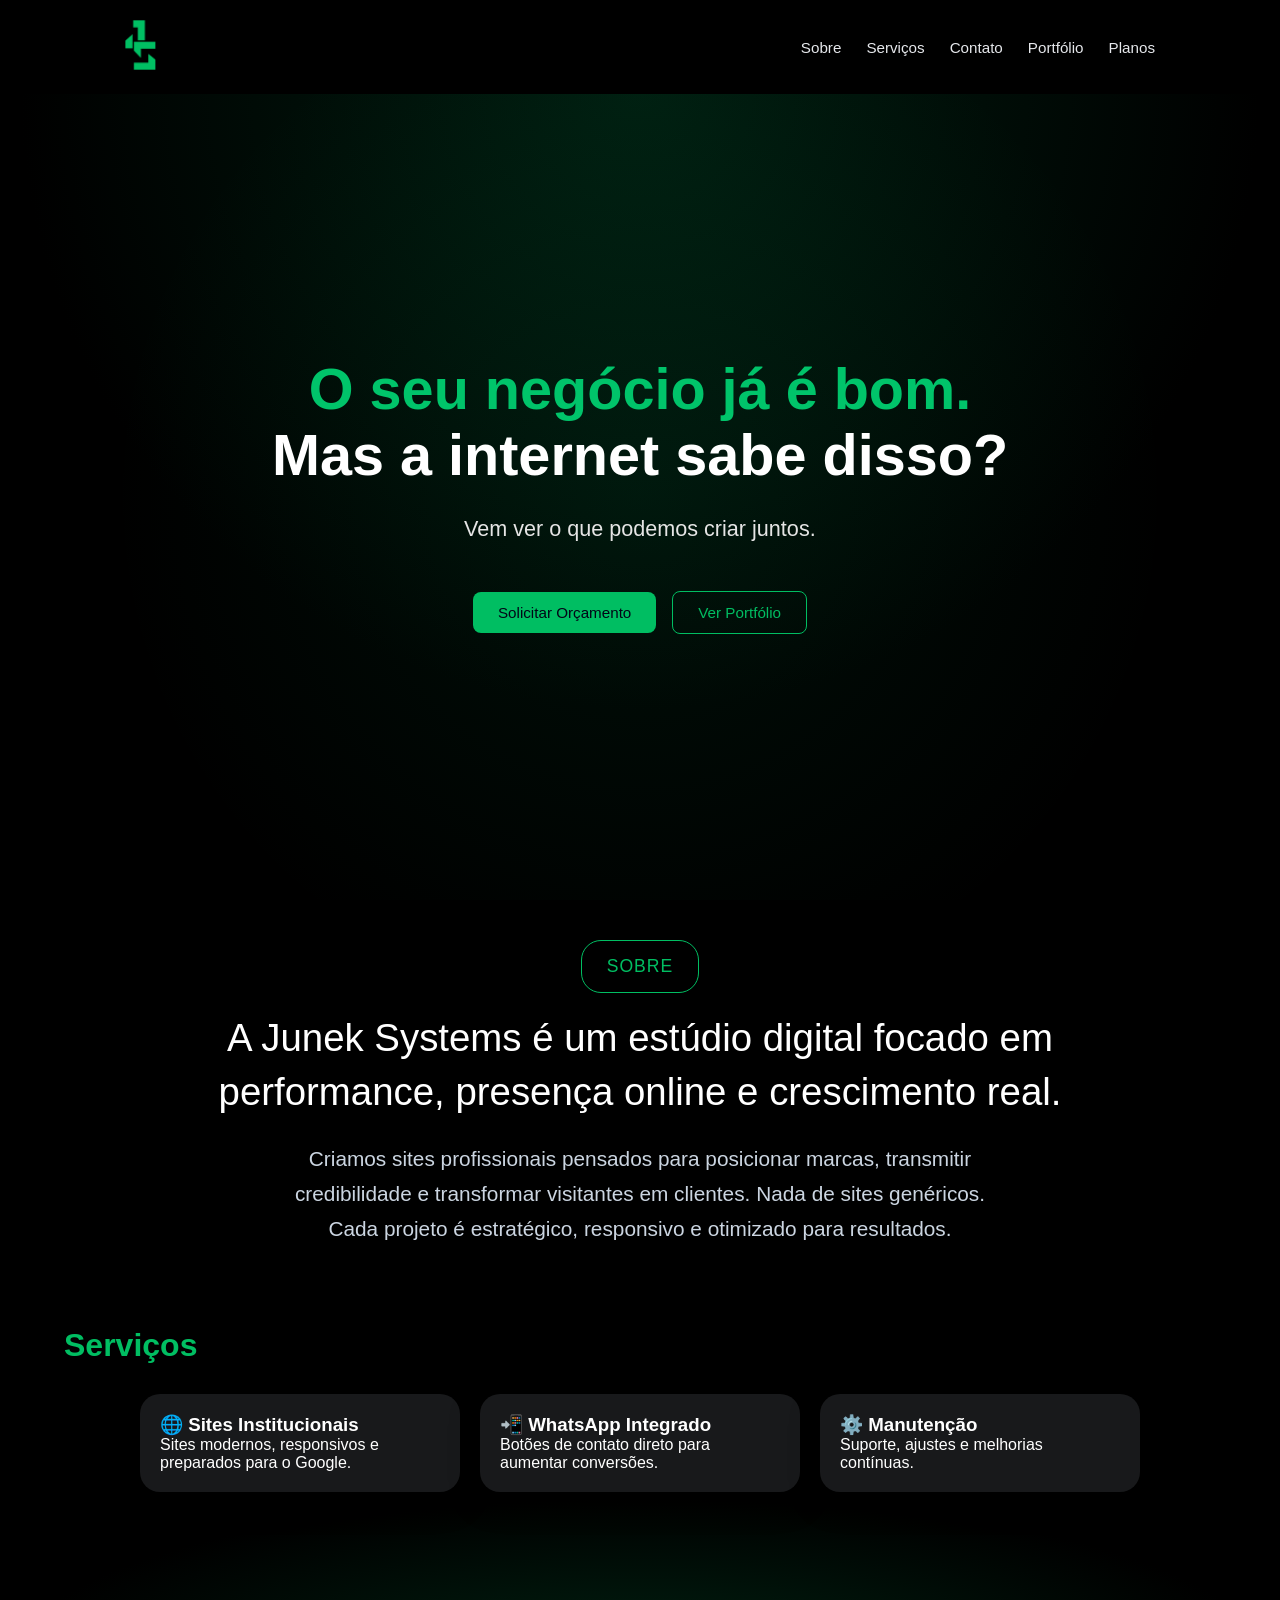
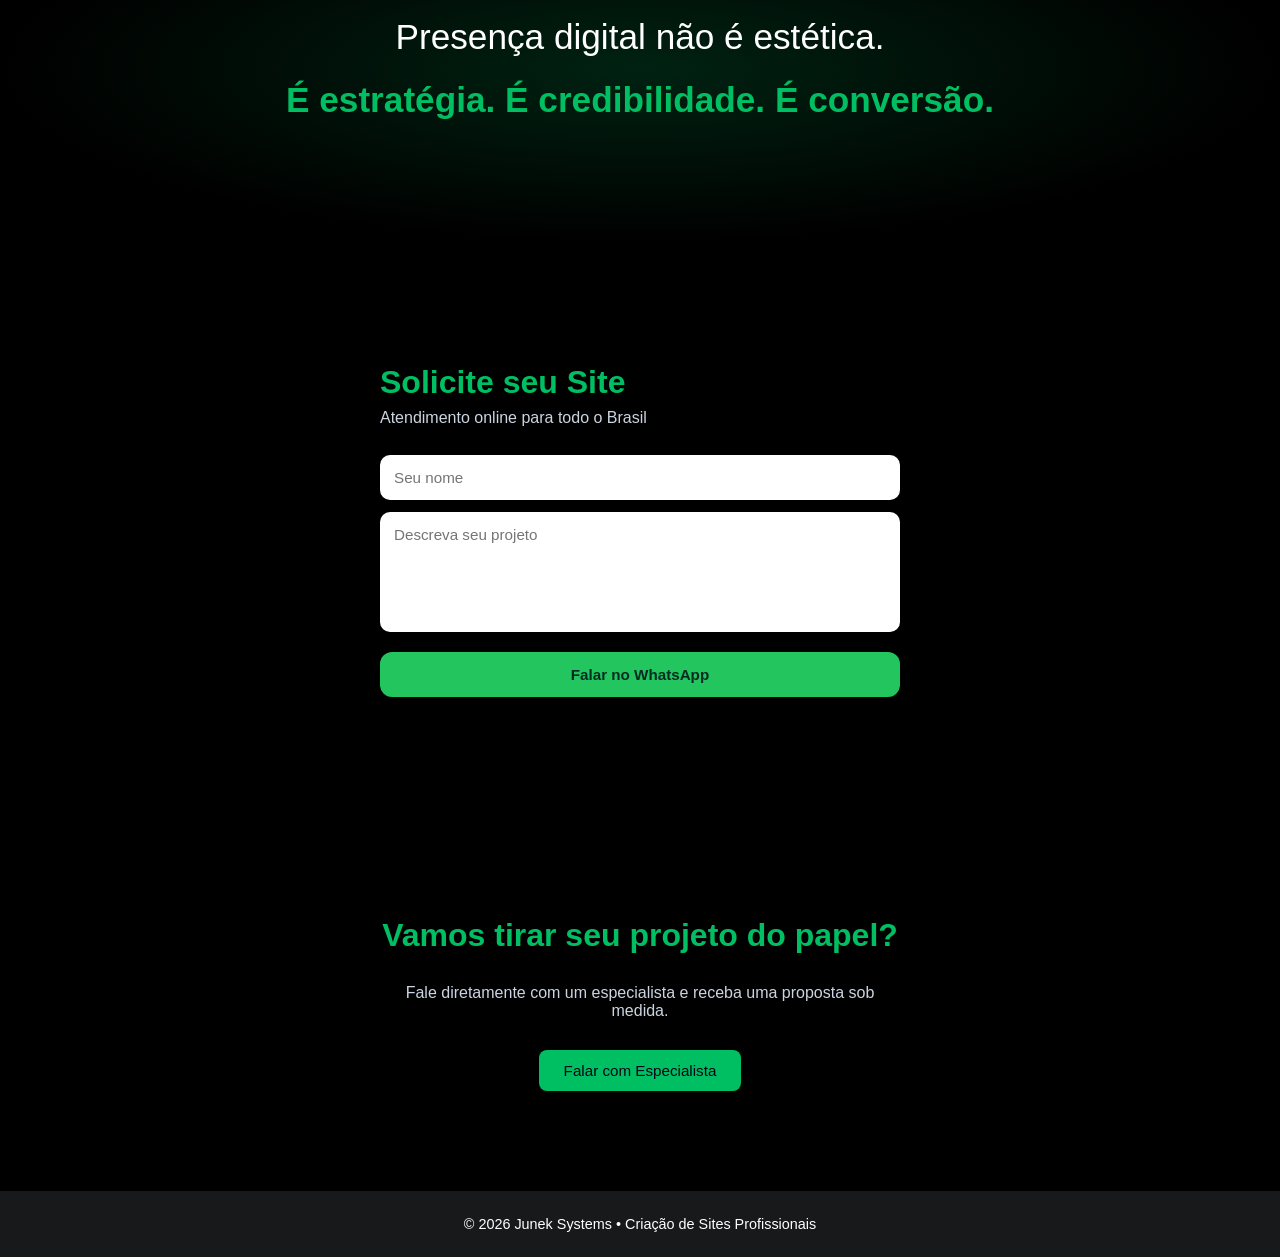
==== index.html @ 783e1612 "Add files via upload" ====
<!DOCTYPE html>
<html lang="pt-BR">
<head>
    <meta charset="UTF-8">
    <title>Junek Systems | Criação de Sites Profissionais</title>

    <!-- SEO -->
    <meta name="description" content="Criação de sites profissionais, modernos e integrados ao WhatsApp. Atendimento online para todo o Brasil.">
    <meta name="keywords" content="criação de sites, sites profissionais, desenvolvedor web, site para empresas">
    <meta name="author" content="Junek Systems">

    <meta name="viewport" content="width=device-width, initial-scale=1.0">

    <link rel="stylesheet" href="style.css">
</head>
<body>

<header id="topo">
    <nav class="container">
        <a href="index.html" class="logo">
            <img src="imgs/logoleo.png" alt="Junek Systems">
        </a>

        <div class="menu">
            <a href="#sobre">Sobre</a>
            <a href="#servicos">Serviços</a>
            <a href="#contato">Contato</a>
            <a href="portfolio.html">Portfólio</a>
            <a href="planos.html">Planos</a>
        </div>
    </nav>

<div class="hero-novo">

    <div class="hero-overlay"></div>

    <div class="hero-conteudo container">
            <h2 class="hero-titulo">
                <span class="linha animate delay-0 verde">O seu negócio já é bom.</span><br>
                <span class="linha animate delay-2">Mas a internet sabe disso?</span>
            </h2>

                <p class="hero-subtitulo animate delay-4">
                 Vem ver o que podemos criar juntos.
                </p>

            <div class="hero-botoes animate delay-4">
                <button class="btn-primario" onclick="scrollPara('contato')">
                    Solicitar Orçamento
                </button>

                <a href="portfolio.html" class="btn-secundario">
                Ver Portfólio
                </a>
            </div>

        </div>
    </div>

</div>

</header>

<section id="sobre" class="sobre-apresentacao">
    <div class="sobre-apresentacao-container animate">
        <span class="sobre-tag">Sobre</span>

        <h2>
            A Junek Systems é um estúdio digital focado em performance,
            presença online e crescimento real.
        </h2>

        <p>
            Criamos sites profissionais pensados para posicionar marcas,
            transmitir credibilidade e transformar visitantes em clientes.
            Nada de sites genéricos. Cada projeto é estratégico,
            responsivo e otimizado para resultados.
        </p>
    </div>
</section>

<section id="servicos" class="container">
    
    <h2>Serviços</h2>

    <div class="cards">
        <div class="card">
            <h3>🌐 Sites Institucionais</h3>
            <p>Sites modernos, responsivos e preparados para o Google.</p>
        </div>

        <div class="card">
            <h3>📲 WhatsApp Integrado</h3>
            <p>Botões de contato direto para aumentar conversões.</p>
        </div>

        <div class="card">
            <h3>⚙️ Manutenção</h3>
            <p>Suporte, ajustes e melhorias contínuas.</p>
        </div>
    </div>
</section>

<section class="sobre-destaque">
    <div class="sobre-container animate">
        <p class="sobre-texto">
            Presença digital não é estética.  
            <span>É estratégia. É credibilidade. É conversão.</span>
        </p>
    </div>
</section>

<section id="contato" class="contato-section">
    <div class="contato-card">
        <h2>Solicite seu Site</h2>
        <p>Atendimento online para todo o Brasil</p>

        <div class="formulario">
            <input type="text" id="nome" placeholder="Seu nome">
            <textarea id="mensagem" placeholder="Descreva seu projeto"></textarea>
            <button onclick="enviarWhatsApp()">Falar no WhatsApp</button>
        </div>
    </div>
</section>

<section class="container cta-final">
    <h2>Vamos tirar seu projeto do papel?</h2>
    <p>Fale diretamente com um especialista e receba uma proposta sob medida.</p>

    <button class="btn-primario" onclick="scrollPara('contato')">
        Falar com Especialista
    </button>
</section>

<footer>
    <p>© 2026 Junek Systems • Criação de Sites Profissionais</p>
</footer>

<script src="script.js"></script>
</body>
</html>
---- style.css ----
:root {
        --bg-principal: #000000;
        --bg-servicos:  #292a2c;
        --bg-inferior:  #18191b;
        --azul:         #00be62;
        --texto:        #e5e7eb;
    }

    * {
        margin: 0;
        padding: 0;
        box-sizing: border-box;
        font-family: 'Segoe UI', sans-serif;
    }

    html {
        scroll-behavior: smooth;
    }

    body {
        background: var(--bg-principal);
        color: var(--texto);
        padding-top: 90px;
        opacity: 0;
        transform: translateY(20px);
        animation: fadeInUp 0.8s ease forwards;
    }

    /* CONTAINER PADRÃO */
    .container {
        max-width: 1100px;
        margin: 0 auto;
        padding: 0 20px; /* menor padding para mobile */
    }

    /* NAV */
    nav.container {
        max-width: 100%;
        padding: 20px 40px; /* ajustado para mobile */
        display: flex;
        justify-content: space-between;
        align-items: center;
    }

    nav h1 {
        color: var(--azul);
        cursor: pointer;
        transition: transform 0.2s ease, opacity 0.2s ease;
    }

    nav h1:hover {
        transform: scale(1.05);
        opacity: 0.8;
    }

    nav {
        position: fixed;
        top: 0;
        left: 0;
        width: 100%;
        background: linear-gradient(135deg, #000000, #000000);
        z-index: 1000;
        display: flex;
        justify-content: space-between;
        align-items: center;
        padding: 20px 40px; /* ajustado para mobile */
    }

    .menu {
        display: flex;
        gap: 15px; /* menor gap em mobile */
    }

    .menu a {
        color: var(--texto);
        text-decoration: none;
        font-size: 0.95rem;
    }

    .menu a:hover {
        color: var(--azul);
    }

    /* HERO */
    .hero {
        min-height: calc(100vh - 90px); /* 90px = altura do nav */
        display: flex;
        align-items: center;
    }

    /* SOBRE */
    .sobre-grid {
        display: grid;
        grid-template-columns: 1fr;
        gap: 30px;
        align-items: center;
    }

    .sobre-texto h2 {
        font-size: 2rem; /* menor para mobile */
        color: var(--azul);
        margin-bottom: 15px;
    }

    .sobre-texto p {
        color: #cccccc;
        margin-bottom: 12px;
        line-height: 1.5;
    }

    /* BOTÕES HERO */
    .hero-botoes {
        display: flex;
        gap: 15px;
        margin-top: 20px;
        flex-wrap: wrap;
    }

    /* Botão principal */
    .btn-primario {
        padding: 12px 25px;
        border: none;
        background-color: var(--azul);
        color: #020617;
        font-size: 0.95rem;
        cursor: pointer;
        border-radius: 8px;
        transition: all 0.3s ease;
    }

    .btn-primario:hover {
        background-color: #076638;
        transform: translateY(-2px);
    }

    /* Botão secundário */
    .btn-secundario {
        padding: 12px 25px;
        border: 1px solid var(--azul);
        color: var(--azul);
        font-size: 0.95rem;
        border-radius: 8px;
        text-decoration: none;
        display: flex;
        align-items: center;
        justify-content: center;
        transition: all 0.3s ease;
    }

    .btn-secundario:hover {
        background-color: var(--azul);
        color: #080808;
        transform: translateY(-2px);
    }


    /* MOCKUP */
    .mockup {
        width: 100%;
        max-width: 350px; /* menor para mobile */
        height: 200px;
        border-radius: 16px;
        background: linear-gradient(135deg, #00ff99, #076638);
        display: flex;
        align-items: center;
        justify-content: center;
        color: #000;
        font-weight: bold;
        margin: 0 auto;
    }

    /* SECTIONS */
    section {
        padding: 60px 0; /* menor padding para mobile */
    }

    section h2 {
        margin-bottom: 30px;
        font-size: 1.8rem;
        color: var(--azul);
    }

    /* CARDS */
    .cards {
        display: flex;
        gap: 20px;
        flex-wrap: wrap;
        justify-content: center;
    }

    .card {
        position: relative;
        overflow: hidden;

        background-color: var(--bg-inferior);
        padding: 20px;
        border-radius: 20px;
        width: 100%;
        max-width: 320px;

        display: flex;
        flex-direction: column;

        box-shadow: 0 10px 30px rgba(0,0,0,0.35);

        transition:
            transform 0.45s ease,
            box-shadow 0.45s ease;
    }

    .card:hover {
        transform: translateY(-14px) scale(1.04);
        box-shadow: 0 30px 60px rgba(56, 248, 82, 0.25);
    }

    /* ATIVA O 3D */
    .cards {
        perspective: 1000px;
    }

    .card {
        transform-style: preserve-3d;
        transition:
            transform 0.2s ease,
            box-shadow 0.3s ease;
    }

    .card h3,
    .card p,
    .card button {
        transform: translateZ(30px);
    }

    .card {
        position: relative;
        overflow: hidden;
    }

    .card::before {
        content: "";
        position: absolute;
        inset: 0;
        background: radial-gradient(
            circle at var(--x, 50%) var(--y, 50%),
            rgba(56, 248, 82, 0.25),
            transparent 45%
        );
        opacity: 0;
        transition: opacity 0.3s ease;
        pointer-events: none;
    }

    .card:hover::before {
        opacity: 1;
    }

    /* FORM */
    .formulario {
        max-width: 100%;
        display: flex;
        flex-direction: column;
        gap: 12px;
    }

    input, textarea {
        padding: 10px;
        border-radius: 5px;
        border: none;
        font-size: 0.95rem;
    }

    textarea {
        resize: none;
        height: 100px;
    }

    .formulario button {
        background-color: #22c55e;
        color: #022c22;
        font-size: 0.95rem;
        padding: 12px;
        border-radius: 8px;
        border: none;
        cursor: pointer;
    }

    /* FOOTER */
    footer {
        text-align: center;
        padding: 25px;
        background-color: var(--bg-inferior);
        font-size: 0.9rem;
    }

    /* ANIMAÇÃO */
    @keyframes fadeInUp {
        to {
            opacity: 1;
            transform: translateY(0);
        }
    }

    /* DESKTOP */
    @media (min-width: 768px) {
        .sobre-grid {
            grid-template-columns: 1fr 1fr;
        }

        .sobre-texto h2 {
            font-size: 2.4rem;
        }

        section h2 {
            font-size: 2rem;
        }

        .mockup {
            max-width: 400px;
            height: 250px;
        }
    }

    /* MOBILE FINO */
    @media (max-width: 480px) {
        nav.container {
            padding: 15px 20px;
        }

        .menu {
            gap: 12px;
        }

        .sobre-texto h2 {
            font-size: 1.6rem;
        }

        .sobre-texto p {
            font-size: 0.9rem;
        }

        section h2 {
            font-size: 1.5rem;
        }

        .mockup {
            height: 180px;
        }

        .card {
            padding: 15px;
        }

        .formulario button {
            font-size: 0.9rem;
            padding: 10px;
        }

        .container {
            padding: 0 12px;
        }
    }

    * {
        margin: 0;
        padding: 0;
        box-sizing: border-box;
        font-family: 'Segoe UI', Arial, sans-serif;
    }

    html {
        scroll-behavior: smooth;
    }

    body {
        background-color: #000000;
        color: #ffffff;
        opacity: 0;
        transform: translateY(20px);
        animation: fadeInUp 0.8s ease forwards;
    }

    /* CONTAINER */
    .container {
        max-width: 1200px;
        margin: 0 auto;
        padding: 0 24px;
    }

    /* HEADER */
    .header {
        text-align: center;
        padding: 80px 0 60px;
        background: linear-gradient(135deg, #076638, #22c55e);
    }

    .header h1 a {
        color: #22c55e;
        text-decoration: none;
        font-size: 2.8rem;
        font-weight: bold;
    }

    .header h1 a:hover {
        opacity: 0.85;
    }

    .header h2 {
        margin-top: 10px;
        font-size: 1.8rem;
    }

    .header p {
        margin-top: 10px;
        color: #bbbbbb;
        max-width: 600px;
        margin-left: auto;
        margin-right: auto;
    }

    /* PORTFÓLIO GRID */
    .portfolio {
        display: grid;
        grid-template-columns: repeat(auto-fit, minmax(280px, 1fr));
        gap: 30px;
        padding: 60px 0 100px;
    }

    /* CARD */  
    .card {
        position: relative;
        overflow: hidden;

        background-color: var(--bg-inferior);
        padding: 20px;
        border-radius: 20px;
        width: 100%;
        max-width: 320px;

        display: flex;
        flex-direction: column;

        box-shadow: 0 10px 30px rgba(0,0,0,0.35);

        transition:
            transform 0.45s ease,
            box-shadow 0.45s ease;
    }

    .card:hover {
        transform: translateY(-14px) scale(1.04);
        box-shadow: 0 30px 60px rgba(0, 0, 0, 0.25);
    }

    .card:nth-child(1) { animation-delay: 0.1s; }
    .card:nth-child(2) { animation-delay: 0.2s; }
    .card:nth-child(3) { animation-delay: 0.3s; }

    .card:hover {
        transform: translateY(-10px);
        box-shadow: 0 25px 45px rgba(0,0,0,0.6);
        cursor: pointer;
    }

    /* IMAGEM */
    .card img {
        width: 100%;
        height: 200px;
        object-fit: cover;
    }

    /* CONTEÚDO */
    .card-content {
        padding: 22px;
        display: flex;
        flex-direction: column;
        height: 100%;
    }

    .card-content h3 {
        margin-bottom: 10px;
        font-size: 1.3rem;
        color: #22c55e;
    }

    .card-content p {
        font-size: 0.95rem;
        color: #cccccc;
        margin-bottom: 18px;
        line-height: 1.5;
    }

    .card button,
    .card a {
        transition:
            transform 0.35s ease,
            box-shadow 0.35s ease;
    }

    .card:hover button,
    .card:hover a {
        transform: translateY(-2px);
        box-shadow: 0 8px 20px rgba(58, 248, 144, 0.4);
    }

    /* ===============================
    CONTATO CENTRALIZADO (CARD)
    ================================ */

    /* CONTATO CENTRALIZADO SEM CAIXA */
    .contato-section {
        display: flex;
        justify-content: center;
        padding: 120px 20px;
    }

    /* Apenas limita largura e organiza */
    .contato-card {
        width: 100%;
        max-width: 520px;
    }

    /* Título */
    .contato-card h2 {
        text-align: left;
        color: var(--azul);
        margin-bottom: 8px;
    }

    /* Subtítulo */
    .contato-card p {
        color: #cbd5e1;
        margin-bottom: 28px;
    }

    /* Inputs */
    .contato-card input,
    .contato-card textarea {
        width: 100%;
        padding: 14px;
        border-radius: 10px;
        border: none;
        font-size: 0.95rem;
    }

    /* Textarea */
    .contato-card textarea {
        min-height: 120px;
    }

    /* Botão */
    .contato-card button {
        margin-top: 8px;
        background-color: #22c55e;
        color: #022c22;
        font-weight: bold;
        padding: 14px;
        border-radius: 12px;
        border: none;
        cursor: pointer;
        transition: 0.3s ease;
    }

    .contato-card button:hover {
        background-color: #16a34a;
        transform: translateY(-2px);
    }

    .contato-card {
        max-width: 520px;
    }

    /* ===============================
    HEADER TRANSPARENTE NO SCROLL
    ================================ */

    nav {
        transition: background 0.3s ease, box-shadow 0.3s ease;
    }

    nav.scrolled {
        background: rgba(2, 6, 23, 0.85);
        backdrop-filter: blur(10px);
        box-shadow: 0 10px 30px rgba(0,0,0,0.45);
    }

    .menu a {
        position: relative;
    }

    .menu a::after {
        content: "";
        position: absolute;
        left: 0;
        bottom: -4px;
        width: 0;
        height: 2px;
        background: var(--azul);
        transition: width 0.3s ease;
    }

    .menu a:hover::after {
        width: 100%;
    }

    /* CTA FINAL PREMIUM */
    .cta-final {
        text-align: center;
        padding: 100px 20px;
    }

    .cta-final p {
        color: #cbd5e1;
        max-width: 520px;
        margin: 0 auto 30px;
    }

    body {
        padding-top: 90px;
    }

    .hero section {
        padding: 0;
    }

    /* =========================
    AJUSTES MOBILE (TOUCH)
    ========================= */
    @media (max-width: 768px) {

        /* Remove efeitos 3D e hover */
        .card,
        .plano {
            transform: none !important;
            box-shadow: 0 10px 25px rgba(0,0,0,0.45);
        }

        .card:hover,
        .plano:hover {
            transform: none !important;
        }

        .card::before {
            display: none;
        }

        /* Evita bugs de perspectiva */
        .cards,
        .planos-grid {
            perspective: none;
        }
    }

    @media (max-width: 480px) {

        button,
        .btn,
        .btn-primario,
        .btn-secundario,
        .plano a {
            min-height: 48px;
            font-size: 1rem;
        }

        .hero-botoes {
            flex-direction: column;
        }

        .hero-botoes a,
        .hero-botoes button {
            width: 100%;
        }
    }

    @media (max-width: 768px) {
        body {
            padding-top: 80px;
        }

        nav {
            padding: 15px 20px;
        }
    }

    @media (max-width: 480px) {
        input,
        textarea {
            font-size: 16px; /* evita zoom no iPhone */
        }

        textarea {
            min-height: 140px;
        }
    }

    @media (max-width: 768px) {
    button,
    .btn,
    a.btn {
        padding: 0.9rem 1.2rem;
        font-size: 0.95rem;
    }
    }

    @media (max-width: 768px) {
    .card,
    .servico,
    .plano {
        transform-style: preserve-3d;
        will-change: transform;
    }
}

.oculto {
    opacity: 0;
    transform: translateY(20px);
    pointer-events: none;
}

@keyframes emergir {
    0% {
        opacity: 0;
        transform: translateY(50px) scale(0.96);
        filter: blur(6px);
    }

    60% {
        opacity: 0.6;
        filter: blur(2px);
    }

    100% {
        opacity: 1;
        transform: translateY(0) scale(1);
        filter: blur(0);
    }
}

@keyframes emergirTitulo {
    0% {
        opacity: 0;
        transform: translateY(70px) scale(0.94);
        filter: blur(10px);
    }

    60% {
        opacity: 0.5;
        filter: blur(4px);
    }

    100% {
        opacity: 1;
        transform: translateY(0) scale(1);
        filter: blur(0);
    }
}

/* HERO FUNDO */
.hero-novo {
    position: relative;
    min-height: 90vh;
    background: radial-gradient(
        circle at top,
        rgba(0, 196, 106, 0.15),
        #000 60%
    );
    overflow: hidden;
}

/* GLOW SUTIL */
.hero-overlay {
    position: absolute;
    inset: 0;
    background: radial-gradient(
        circle at center,
        rgba(0, 196, 106, 0.08),
        transparent 70%
    );
}

/* CONTEÚDO */
.hero-conteudo {
    position: relative;
    z-index: 2;
    height: 90vh;
    display: flex;
    flex-direction: column;
    justify-content: center;
    gap: 24px;
    text-align: center;
}

/* TÍTULO */
.hero-titulo {
    font-size: clamp(2.4rem, 4.5vw, 4rem);
    font-weight: 800;
    line-height: 1.15;
    color: #fff;
}

.hero-titulo .verde {
    color: #00c46a;
}

/* SUBTÍTULO */
.hero-subtitulo {
    font-size: 1.35rem;
    color: #e5e5e5;
    max-width: 700px;
    margin: 0 auto;
    line-height: 1.6;
}

/* ANIMAÇÃO (MESMA IDEIA DE ANTES) */
.animate {
    opacity: 0;
    transform: translateY(40px);
    animation: subirHero 0.8s ease forwards;
}

.delay-1 { animation-delay: 0.2s; }
.delay-2 { animation-delay: 0.4s; }

@keyframes subirHero {
    from {
        opacity: 0;
        transform: translateY(60px) scale(0.96);
        filter: blur(4px);
    }
    to {
        opacity: 1;
        transform: translateY(0) scale(1);
        filter: blur(0);
    }
}

/* MOBILE */
@media (max-width: 768px) {
    .hero-titulo {
        font-size: 2.2rem;
    }
}

.hero-botoes {
    display: flex;
    justify-content: center;
    align-items: center;
    gap: 16px;
    margin-top: 20px;
    flex-wrap: wrap;
}

@media (max-width: 768px) {

    .hero-conteudo {
        padding: 0 16px;
    }

    .hero-titulo {
        font-size: 2.1rem;
        line-height: 1.2;
    }

    .hero-subtitulo {
        font-size: 1rem;
    }

    .hero-botoes {
        gap: 12px;
    }

    .btn-primario,
    .btn-secundario {
        width: 100%;
        max-width: 320px;
    }
}

.delay-0 { animation-delay: 0.5s; }
.delay-2 { animation-delay: 1.5s; }
.delay-4 { animation-delay: 2.5s; }

/* =========================
   SOBRE – FAIXA DE DESTAQUE
========================= */

.sobre-destaque {
    width: 100%;
    padding: 120px 20px;
    background: radial-gradient(
        ellipse at center,
        rgba(0, 190, 98, 0.18),
        rgba(0, 0, 0, 0.95) 70%
    );
}

.sobre-container {
    max-width: 900px;
    margin: 0 auto;
    text-align: center;
}

.sobre-texto {
    font-size: 2.2rem;
    font-weight: 500;
    line-height: 1.4;
    color: #ffffff;
}

.sobre-texto span {
    display: block;
    margin-top: 14px;
    color: var(--azul);
    font-weight: 600;
}

/* =========================
   MOBILE FIRST
========================= */

@media (max-width: 768px) {
    .sobre-destaque {
        padding: 80px 16px;
    }

    .sobre-texto {
        font-size: 1.6rem;
        line-height: 1.35;
    }
}

/* =========================
   SOBRE – APRESENTAÇÃO
========================= */

.sobre-apresentacao {
    width: 100%;
    padding: 120px 20px 80px;
    background: #000000;
}

.sobre-apresentacao-container {
    max-width: 900px;
    margin: 0 auto;
    text-align: center;
}

.sobre-tag {
    display: inline-block;
    margin-bottom: 18px;
    padding: 15px 25px;
    border: 1px solid var(--azul);
    border-radius: 20px;
    color: var(--azul);
    font-size: 1.10rem;
    letter-spacing: 1px;
    text-transform: uppercase;
}

.sobre-apresentacao h2 {
    font-size: 2.4rem;
    font-weight: 500;
    line-height: 1.4;
    color: #ffffff;
    margin-bottom: 22px;
}

.sobre-apresentacao p {
    font-size: 1.30rem;
    line-height: 1.7;
    color: #cbd5e1;
    max-width: 720px;
    margin: 0 auto;
}

/* =========================
   MOBILE FIRST
========================= */

@media (max-width: 768px) {
    .sobre-apresentacao {
        padding: 90px 16px 60px;
    }

    .sobre-apresentacao h2 {
        font-size: 1.6rem;
    }

    .sobre-apresentacao p {
        font-size: 1rem;
    }
}

#sobre {
  margin-top: -80px; /* puxa o setor pra cima */
  padding-top: 120px; /* mantém respiro interno elegante */
}

nav .logo {
    margin-left: 85px; /* aumenta para empurrar mais, se quiser */
}

nav .logo img {
    height: 50px; /* tamanho da logo */
    object-fit: contain;
    transition: transform 0.2s ease, opacity 0.2s ease;
}

nav .logo:hover img {
    transform: scale(1.05);
    opacity: 0.85;
}

nav {
    display: flex;
    justify-content: space-between; /* mantém logo à esquerda e menu à direita */
    align-items: center;
    padding: 20px 40px;
}

/* MENU */
nav .menu {
    display: flex;
    gap: 25px;       /* distância entre os itens do menu */
    margin-right: 85px; /* puxa todo o menu para a esquerda */
}

/* Para telas com largura até 768px (tablet e mobile) */
@media (max-width: 768px) {
    header {
        padding: 10px 20px; /* menos espaço vertical */
        display: flex;
        justify-content: space-between; /* logo e menu distantes */
        align-items: center;
    }

    .logo {
        width: 120px; /* ajuste o tamanho da logo no mobile */
        height: auto;
    }

    nav {
        display: none; /* esconder o menu normal, usar menu hamburguer */
    }

    .menu-hamburguer {
        display: block; /* aparecer só no mobile */
    }
}
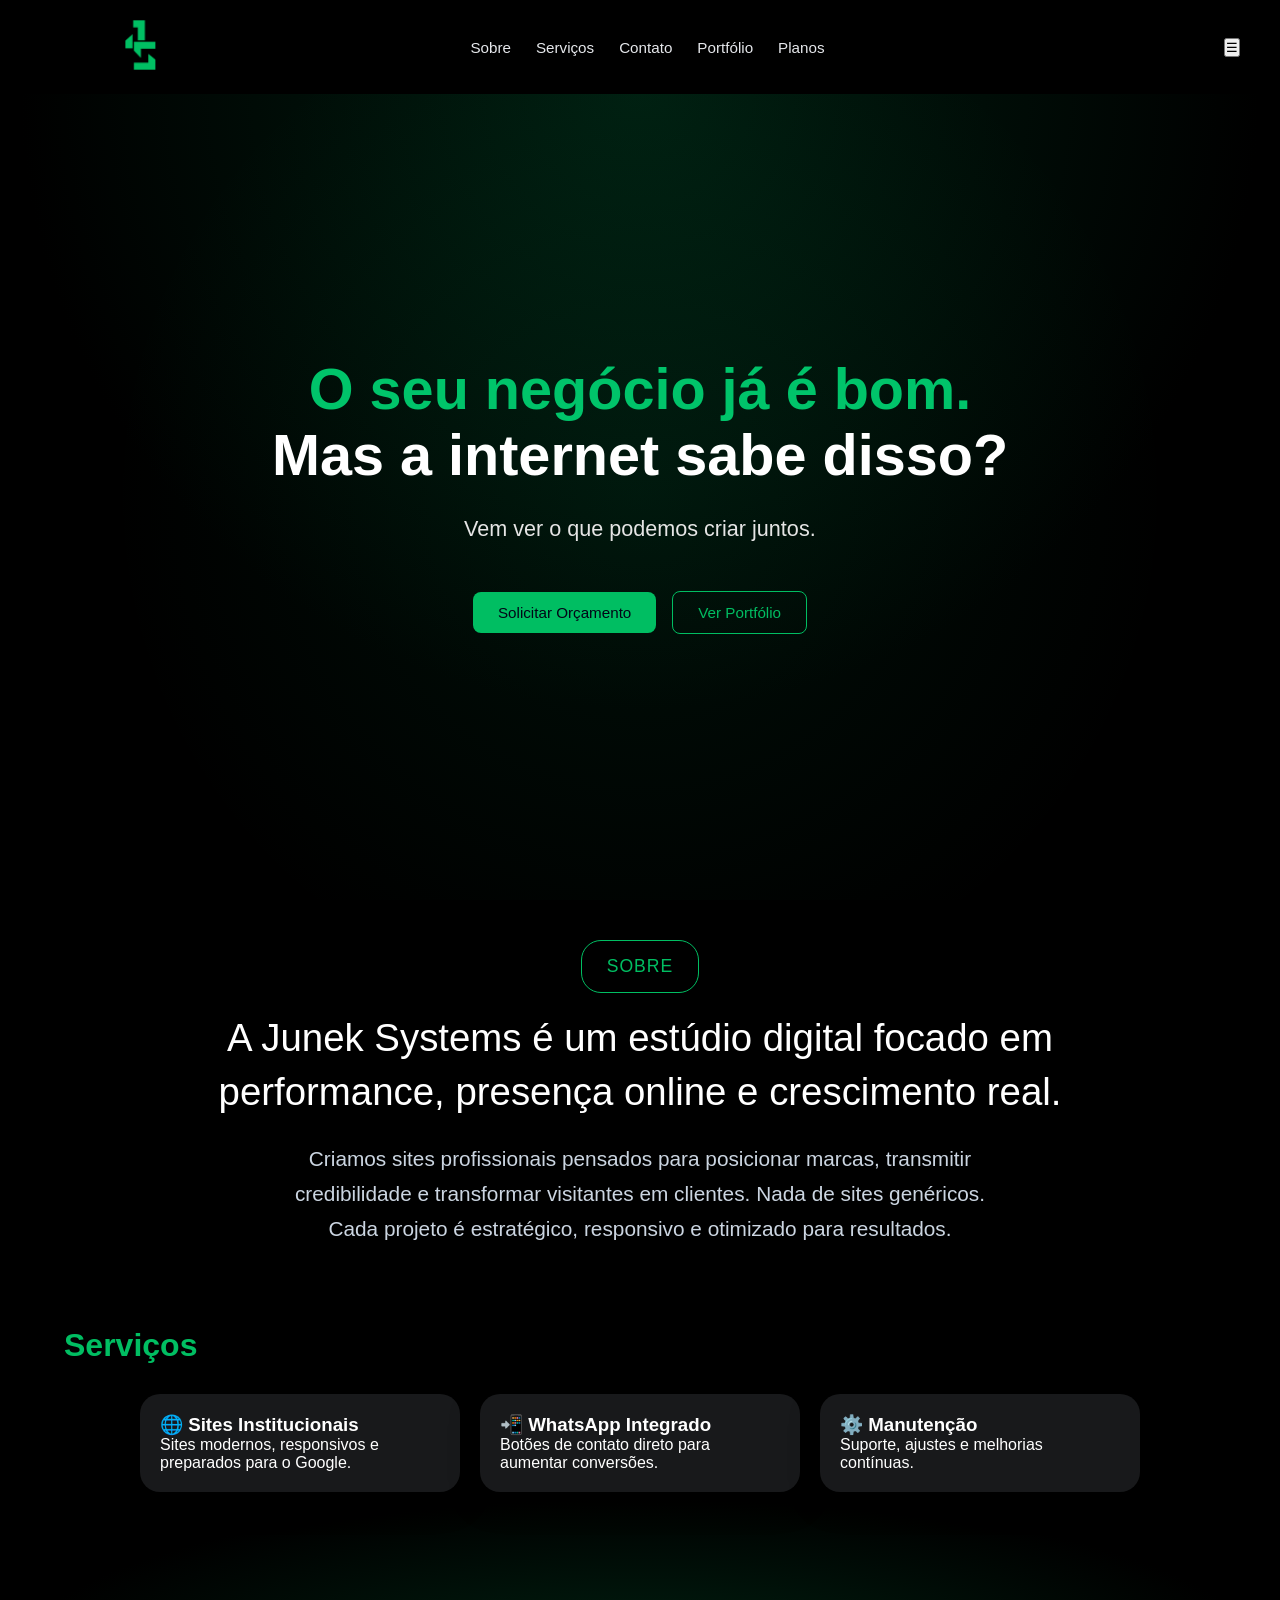
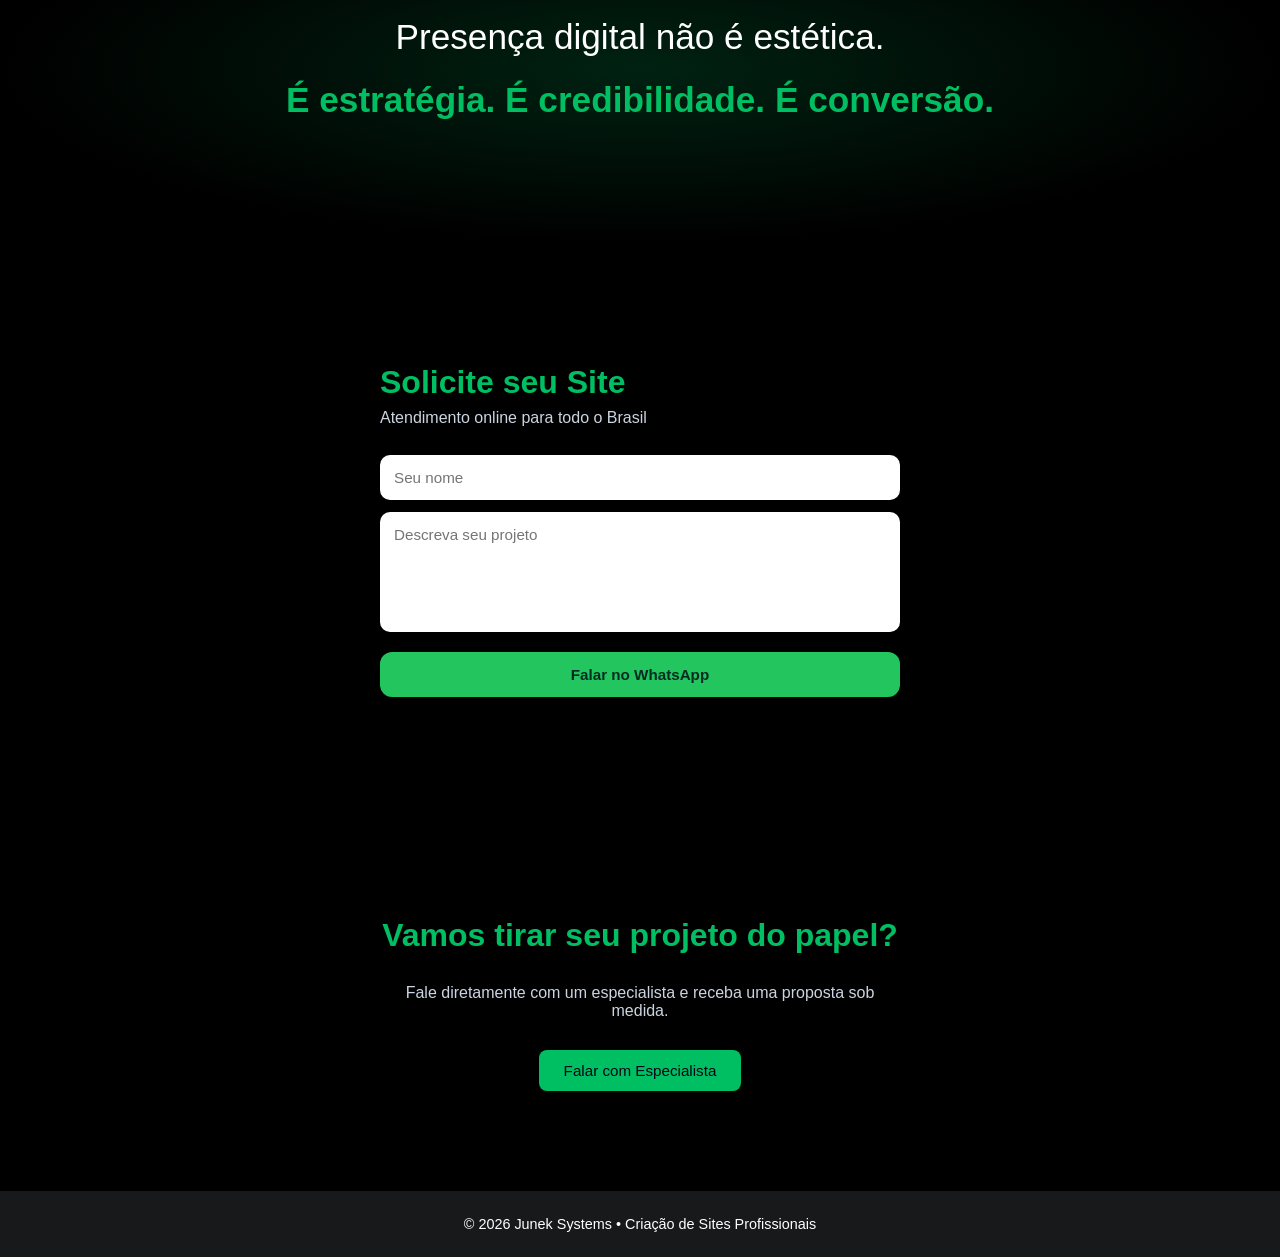
==== commit 6f378d1c: "Update index.html" ====
--- a/index.html
+++ b/index.html
@@ -28,6 +28,10 @@
             <a href="portfolio.html">Portfólio</a>
             <a href="planos.html">Planos</a>
         </div>
+
+        <button class="menu-toggle" aria-label="Abrir menu">
+            ☰
+        </button>
     </nav>
 
 <div class="hero-novo">
@@ -140,3 +144,6 @@
 </body>
 </html>
 
+
+
+
